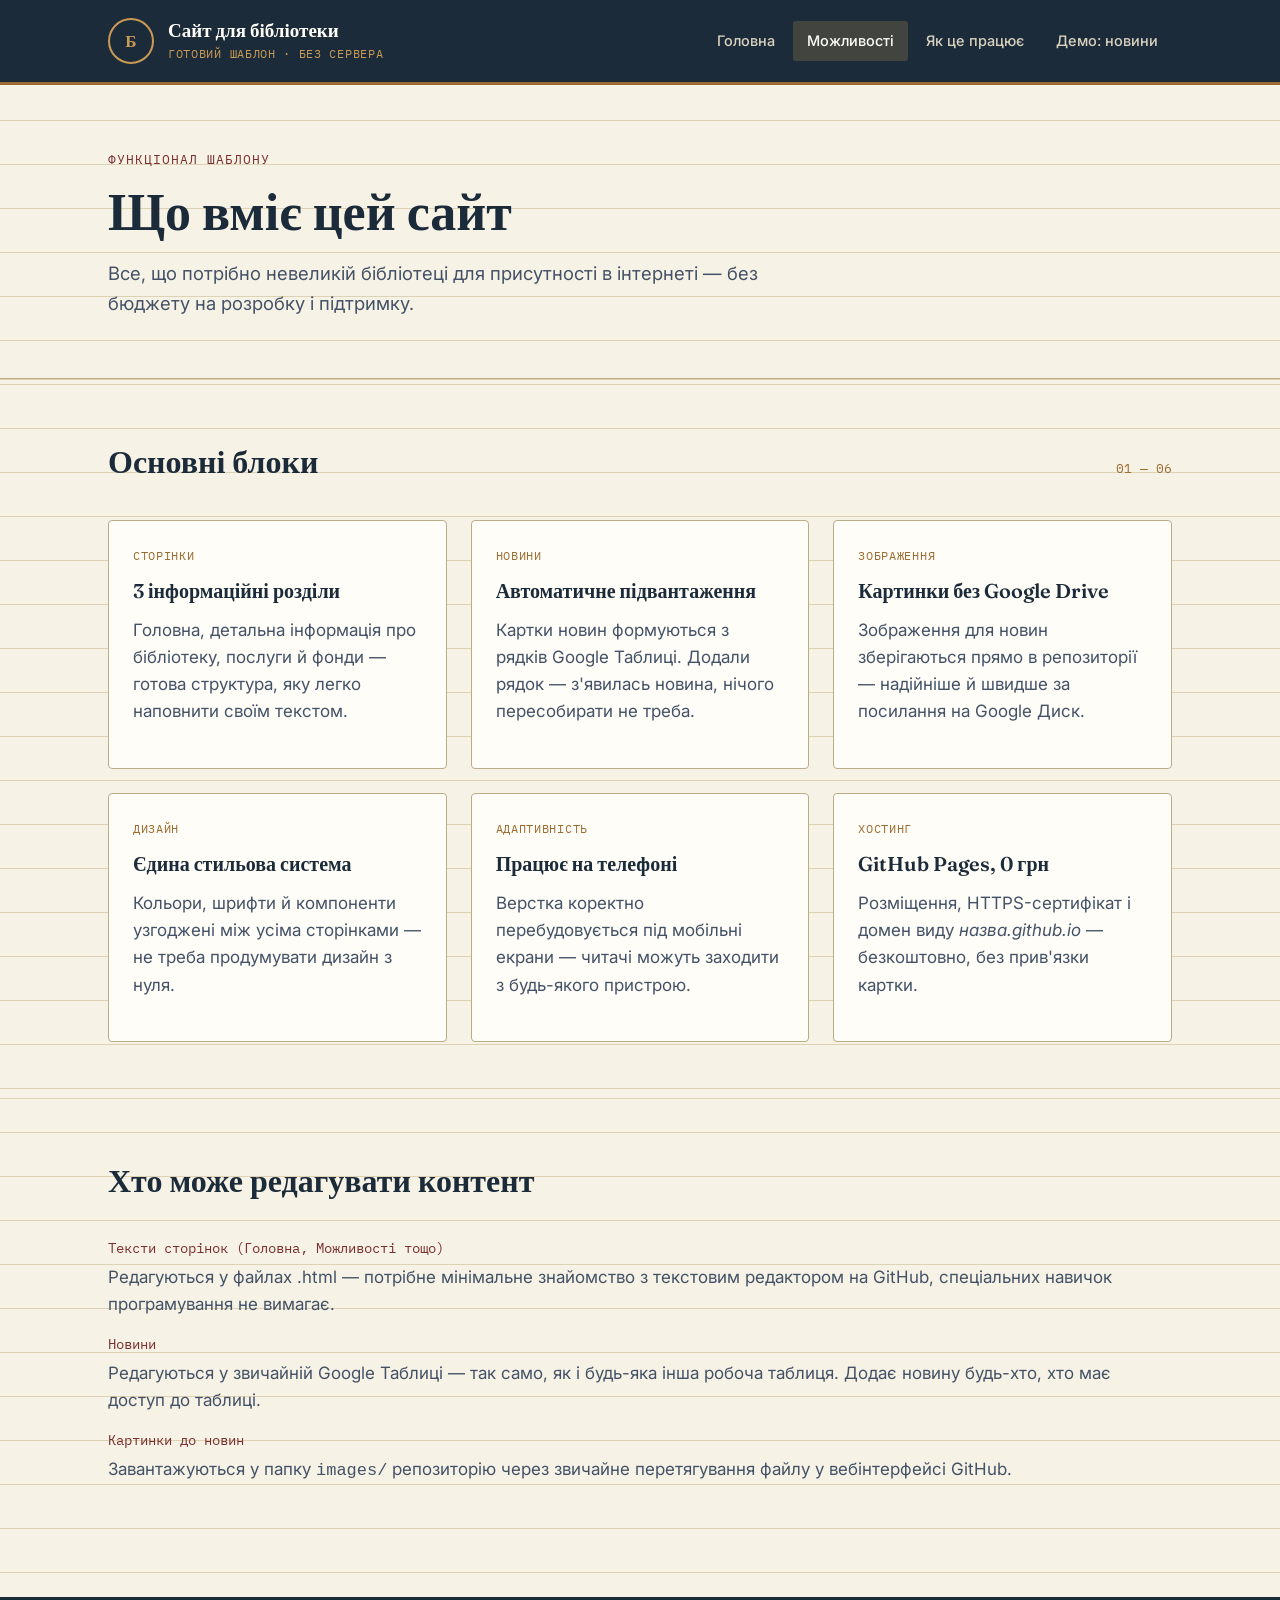
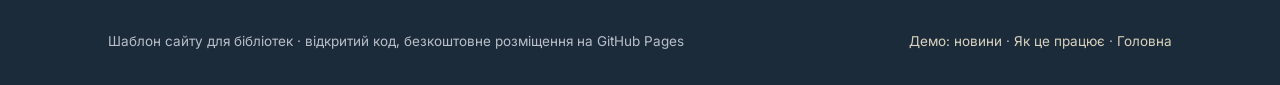
==== features.html @ bf5725c2 "features.html" ====
<!DOCTYPE html>
<html lang="uk">
<head>
<meta charset="UTF-8">
<meta name="viewport" content="width=device-width, initial-scale=1.0">
<title>Можливості шаблону — Сайт для бібліотеки</title>
<link rel="preconnect" href="https://fonts.googleapis.com">
<link rel="preconnect" href="https://fonts.gstatic.com" crossorigin>
<link href="https://fonts.googleapis.com/css2?family=Fraunces:opsz,wght@9..144,500;9..144,600;9..144,700&family=Inter:wght@400;500;600&family=IBM+Plex+Mono:wght@400;500&display=swap" rel="stylesheet">
<link rel="stylesheet" href="style.css">
</head>
<body>

<header class="site-header">
  <div class="wrap">
    <a class="brand" href="index.html">
      <span class="brand-seal">Б</span>
      <span class="brand-text">
        <span class="brand-title">Сайт для бібліотеки</span>
        <span class="brand-sub">Готовий шаблон · без сервера</span>
      </span>
    </a>
    <nav class="site-nav">
      <a href="index.html">Головна</a>
      <a href="features.html" class="active">Можливості</a>
      <a href="how-it-works.html">Як це працює</a>
      <a href="news.html">Демо: новини</a>
    </nav>
  </div>
</header>

<section class="hero" style="padding-bottom:32px;">
  <div class="wrap">
    <p class="eyebrow">Функціонал шаблону</p>
    <h1 style="max-width: 20ch;">Що вміє цей сайт</h1>
    <p class="lede">Все, що потрібно невеликій бібліотеці для присутності в інтернеті — без бюджету на розробку і підтримку.</p>
  </div>
</section>

<section>
  <div class="wrap">
    <div class="section-head">
      <h2 class="section-title">Основні блоки</h2>
      <span class="index">01 — 06</span>
    </div>
    <div class="grid-3">
      <div class="info-card">
        <span class="tag">Сторінки</span>
        <h3>3 інформаційні розділи</h3>
        <p>Головна, детальна інформація про бібліотеку, послуги й фонди — готова структура, яку легко наповнити своїм текстом.</p>
      </div>
      <div class="info-card">
        <span class="tag">Новини</span>
        <h3>Автоматичне підвантаження</h3>
        <p>Картки новин формуються з рядків Google Таблиці. Додали рядок — з'явилась новина, нічого пересобирати не треба.</p>
      </div>
      <div class="info-card">
        <span class="tag">Зображення</span>
        <h3>Картинки без Google Drive</h3>
        <p>Зображення для новин зберігаються прямо в репозиторії — надійніше й швидше за посилання на Google Диск.</p>
      </div>
      <div class="info-card">
        <span class="tag">Дизайн</span>
        <h3>Єдина стильова система</h3>
        <p>Кольори, шрифти й компоненти узгоджені між усіма сторінками — не треба продумувати дизайн з нуля.</p>
      </div>
      <div class="info-card">
        <span class="tag">Адаптивність</span>
        <h3>Працює на телефоні</h3>
        <p>Верстка коректно перебудовується під мобільні екрани — читачі можуть заходити з будь-якого пристрою.</p>
      </div>
      <div class="info-card">
        <span class="tag">Хостинг</span>
        <h3>GitHub Pages, 0 грн</h3>
        <p>Розміщення, HTTPS-сертифікат і домен виду <em>назва.github.io</em> — безкоштовно, без прив'язки картки.</p>
      </div>
    </div>
  </div>
</section>

<section>
  <div class="wrap">
    <div class="section-head">
      <h2 class="section-title">Хто може редагувати контент</h2>
    </div>
    <dl class="dl-list">
      <dt>Тексти сторінок (Головна, Можливості тощо)</dt>
      <dd>Редагуються у файлах .html — потрібне мінімальне знайомство з текстовим редактором на GitHub, спеціальних навичок програмування не вимагає.</dd>
      <dt>Новини</dt>
      <dd>Редагуються у звичайній Google Таблиці — так само, як і будь-яка інша робоча таблиця. Додає новину будь-хто, хто має доступ до таблиці.</dd>
      <dt>Картинки до новин</dt>
      <dd>Завантажуються у папку <code>images/</code> репозиторію через звичайне перетягування файлу у вебінтерфейсі GitHub.</dd>
    </dl>
  </div>
</section>

<footer class="site-footer">
  <div class="wrap">
    <span>Шаблон сайту для бібліотек · відкритий код, безкоштовне розміщення на GitHub Pages</span>
    <span><a href="news.html">Демо: новини</a> · <a href="how-it-works.html">Як це працює</a> · <a href="index.html">Головна</a></span>
  </div>
</footer>

</body>
</html>
---- style.css ----
/* =========================================================
   М. Максимович Наукова бібліотека — стиль сайту
   Концепція: "картка каталогу" — тепла палітра паперу,
   чорнильно-синій + бронза + бордо, серифний заголовний шрифт.
   ========================================================= */

:root {
  --color-bg: #f7f2e6;
  --color-paper: #fffdf7;
  --color-ink: #1c2b3a;
  --color-ink-soft: #445267;
  --color-brass: #9c6b30;
  --color-brass-light: #c99a54;
  --color-oxblood: #7a2e2e;
  --color-line: #ddd2b4;
  --color-line-strong: #b9ac86;

  --font-display: "Fraunces", "Iowan Old Style", Georgia, serif;
  --font-body: "Inter", "Helvetica Neue", Arial, sans-serif;
  --font-mono: "IBM Plex Mono", "Courier New", monospace;

  --max-width: 1120px;
}

@media (prefers-reduced-motion: no-preference) {
  html { scroll-behavior: smooth; }
}

* { box-sizing: border-box; }

html, body {
  margin: 0;
  padding: 0;
}

body {
  background: var(--color-bg);
  background-image:
    linear-gradient(var(--color-line) 1px, transparent 1px);
  background-size: 100% 44px;
  background-position: 0 120px;
  color: var(--color-ink);
  font-family: var(--font-body);
  font-size: 17px;
  line-height: 1.6;
  -webkit-font-smoothing: antialiased;
}

a { color: inherit; }

img { max-width: 100%; display: block; }

.wrap {
  max-width: var(--max-width);
  margin: 0 auto;
  padding: 0 28px;
}

/* ---------- Header / nav ---------- */

.site-header {
  background: var(--color-ink);
  color: var(--color-paper);
  border-bottom: 3px solid var(--color-brass);
}

.site-header .wrap {
  display: flex;
  align-items: center;
  justify-content: space-between;
  padding-top: 18px;
  padding-bottom: 18px;
  gap: 20px;
  flex-wrap: wrap;
}

.brand {
  display: flex;
  align-items: center;
  gap: 14px;
  text-decoration: none;
  color: var(--color-paper);
}

.brand-seal {
  width: 46px;
  height: 46px;
  flex: none;
  border: 2px solid var(--color-brass-light);
  border-radius: 50%;
  display: flex;
  align-items: center;
  justify-content: center;
  font-family: var(--font-display);
  font-weight: 600;
  font-size: 17px;
  letter-spacing: 0.5px;
  color: var(--color-brass-light);
}

.brand-text .brand-title {
  font-family: var(--font-display);
  font-weight: 600;
  font-size: 19px;
  line-height: 1.2;
  display: block;
}

.brand-text .brand-sub {
  font-family: var(--font-mono);
  font-size: 11.5px;
  letter-spacing: 0.06em;
  text-transform: uppercase;
  color: var(--color-brass-light);
  display: block;
  margin-top: 3px;
}

nav.site-nav {
  display: flex;
  gap: 4px;
  flex-wrap: wrap;
}

nav.site-nav a {
  text-decoration: none;
  font-family: var(--font-body);
  font-size: 14.5px;
  font-weight: 500;
  color: #d9d2be;
  padding: 8px 14px;
  border-radius: 3px;
  transition: background 0.15s ease, color 0.15s ease;
}

nav.site-nav a:hover,
nav.site-nav a:focus-visible {
  background: rgba(201, 154, 84, 0.16);
  color: var(--color-paper);
  outline: none;
}

nav.site-nav a.active {
  color: var(--color-paper);
  background: rgba(201, 154, 84, 0.22);
}

nav.site-nav a:focus-visible {
  box-shadow: 0 0 0 2px var(--color-brass-light);
}

/* ---------- Hero ---------- */

.hero {
  padding: 64px 0 52px;
  border-bottom: 1px solid var(--color-line-strong);
}

.hero .eyebrow {
  font-family: var(--font-mono);
  font-size: 12.5px;
  letter-spacing: 0.08em;
  text-transform: uppercase;
  color: var(--color-oxblood);
  margin: 0 0 14px;
}

.hero h1 {
  font-family: var(--font-display);
  font-weight: 600;
  font-size: clamp(32px, 5vw, 52px);
  line-height: 1.08;
  margin: 0 0 20px;
  max-width: 16ch;
}

.hero p.lede {
  font-size: 18.5px;
  color: var(--color-ink-soft);
  max-width: 56ch;
  margin: 0 0 28px;
}

.hero-actions {
  display: flex;
  gap: 14px;
  flex-wrap: wrap;
}

.btn {
  display: inline-block;
  font-family: var(--font-body);
  font-weight: 600;
  font-size: 15px;
  text-decoration: none;
  padding: 12px 22px;
  border-radius: 3px;
  border: 1.5px solid var(--color-ink);
  transition: transform 0.12s ease, background 0.12s ease, color 0.12s ease;
}

.btn-primary {
  background: var(--color-ink);
  color: var(--color-paper);
}

.btn-primary:hover { background: var(--color-oxblood); border-color: var(--color-oxblood); }

.btn-ghost {
  background: transparent;
  color: var(--color-ink);
}

.btn-ghost:hover { background: var(--color-ink); color: var(--color-paper); }

/* ---------- Sections / content ---------- */

section {
  padding: 56px 0;
}

section + section {
  border-top: 1px solid var(--color-line);
}

.section-head {
  display: flex;
  align-items: baseline;
  justify-content: space-between;
  gap: 20px;
  margin-bottom: 32px;
  flex-wrap: wrap;
}

.section-head .index {
  font-family: var(--font-mono);
  font-size: 13px;
  color: var(--color-brass);
}

h2.section-title {
  font-family: var(--font-display);
  font-weight: 600;
  font-size: clamp(24px, 3vw, 32px);
  margin: 0;
}

h3 {
  font-family: var(--font-display);
  font-weight: 600;
  font-size: 20px;
  margin: 0 0 10px;
}

p { margin: 0 0 16px; color: var(--color-ink-soft); }

.grid-3 {
  display: grid;
  grid-template-columns: repeat(3, 1fr);
  gap: 24px;
}

.grid-2 {
  display: grid;
  grid-template-columns: 1.1fr 0.9fr;
  gap: 40px;
  align-items: start;
}

@media (max-width: 860px) {
  .grid-3 { grid-template-columns: 1fr; }
  .grid-2 { grid-template-columns: 1fr; }
}

.info-card {
  background: var(--color-paper);
  border: 1px solid var(--color-line-strong);
  border-radius: 4px;
  padding: 26px 24px;
}

.info-card .tag {
  font-family: var(--font-mono);
  font-size: 11.5px;
  text-transform: uppercase;
  letter-spacing: 0.06em;
  color: var(--color-brass);
  display: block;
  margin-bottom: 10px;
}

.dl-list dt {
  font-family: var(--font-mono);
  font-size: 13.5px;
  color: var(--color-oxblood);
  margin-top: 16px;
}

.dl-list dt:first-child { margin-top: 0; }

.dl-list dd {
  margin: 4px 0 0;
  color: var(--color-ink-soft);
}

table.hours {
  width: 100%;
  border-collapse: collapse;
  font-size: 15.5px;
}

table.hours th, table.hours td {
  text-align: left;
  padding: 10px 6px;
  border-bottom: 1px solid var(--color-line);
}

table.hours th {
  font-family: var(--font-mono);
  font-size: 12px;
  text-transform: uppercase;
  letter-spacing: 0.06em;
  color: var(--color-ink-soft);
  font-weight: 500;
}

blockquote {
  font-family: var(--font-display);
  font-style: italic;
  font-size: 21px;
  color: var(--color-ink);
  border-left: 3px solid var(--color-brass);
  padding-left: 22px;
  margin: 0;
}

/* ---------- News / catalog cards ---------- */

.news-grid {
  display: grid;
  grid-template-columns: repeat(3, 1fr);
  gap: 26px;
}

@media (max-width: 900px) {
  .news-grid { grid-template-columns: repeat(2, 1fr); }
}
@media (max-width: 620px) {
  .news-grid { grid-template-columns: 1fr; }
}

.catalog-card {
  position: relative;
  background: var(--color-paper);
  border: 1px solid var(--color-line-strong);
  border-radius: 2px;
  padding: 22px 20px 20px;
  box-shadow: 3px 3px 0 rgba(28, 43, 58, 0.05);
}

.catalog-card::before {
  content: "";
  position: absolute;
  top: 14px;
  left: 14px;
  width: 9px;
  height: 9px;
  border-radius: 50%;
  background: var(--color-bg);
  border: 1.5px solid var(--color-line-strong);
}

.catalog-card .card-no {
  display: block;
  text-align: right;
  font-family: var(--font-mono);
  font-size: 11px;
  color: var(--color-brass);
  margin-bottom: 8px;
}

.catalog-card .card-img {
  width: 100%;
  aspect-ratio: 4 / 3;
  object-fit: cover;
  border: 1px solid var(--color-line);
  margin-bottom: 14px;
  background: var(--color-bg);
}

.catalog-card .card-img.placeholder {
  display: flex;
  align-items: center;
  justify-content: center;
  font-family: var(--font-mono);
  font-size: 12px;
  color: var(--color-ink-soft);
}

.catalog-card h3 {
  font-size: 18px;
  margin-bottom: 8px;
  border-bottom: 1px dashed var(--color-line-strong);
  padding-bottom: 10px;
}

.catalog-card p {
  font-size: 15px;
  margin-bottom: 0;
}

.news-state {
  font-family: var(--font-mono);
  font-size: 14px;
  color: var(--color-ink-soft);
  padding: 40px 0;
  text-align: center;
}

/* ---------- Footer ---------- */

footer.site-footer {
  background: var(--color-ink);
  color: #b9bfc9;
  margin-top: 40px;
}

footer.site-footer .wrap {
  padding: 34px 28px;
  display: flex;
  justify-content: space-between;
  gap: 20px;
  flex-wrap: wrap;
  font-size: 13.5px;
}

footer.site-footer a { color: #d9d2be; text-decoration: none; }
footer.site-footer a:hover { text-decoration: underline; }

:focus-visible {
  outline: 2px solid var(--color-brass);
  outline-offset: 2px;
}
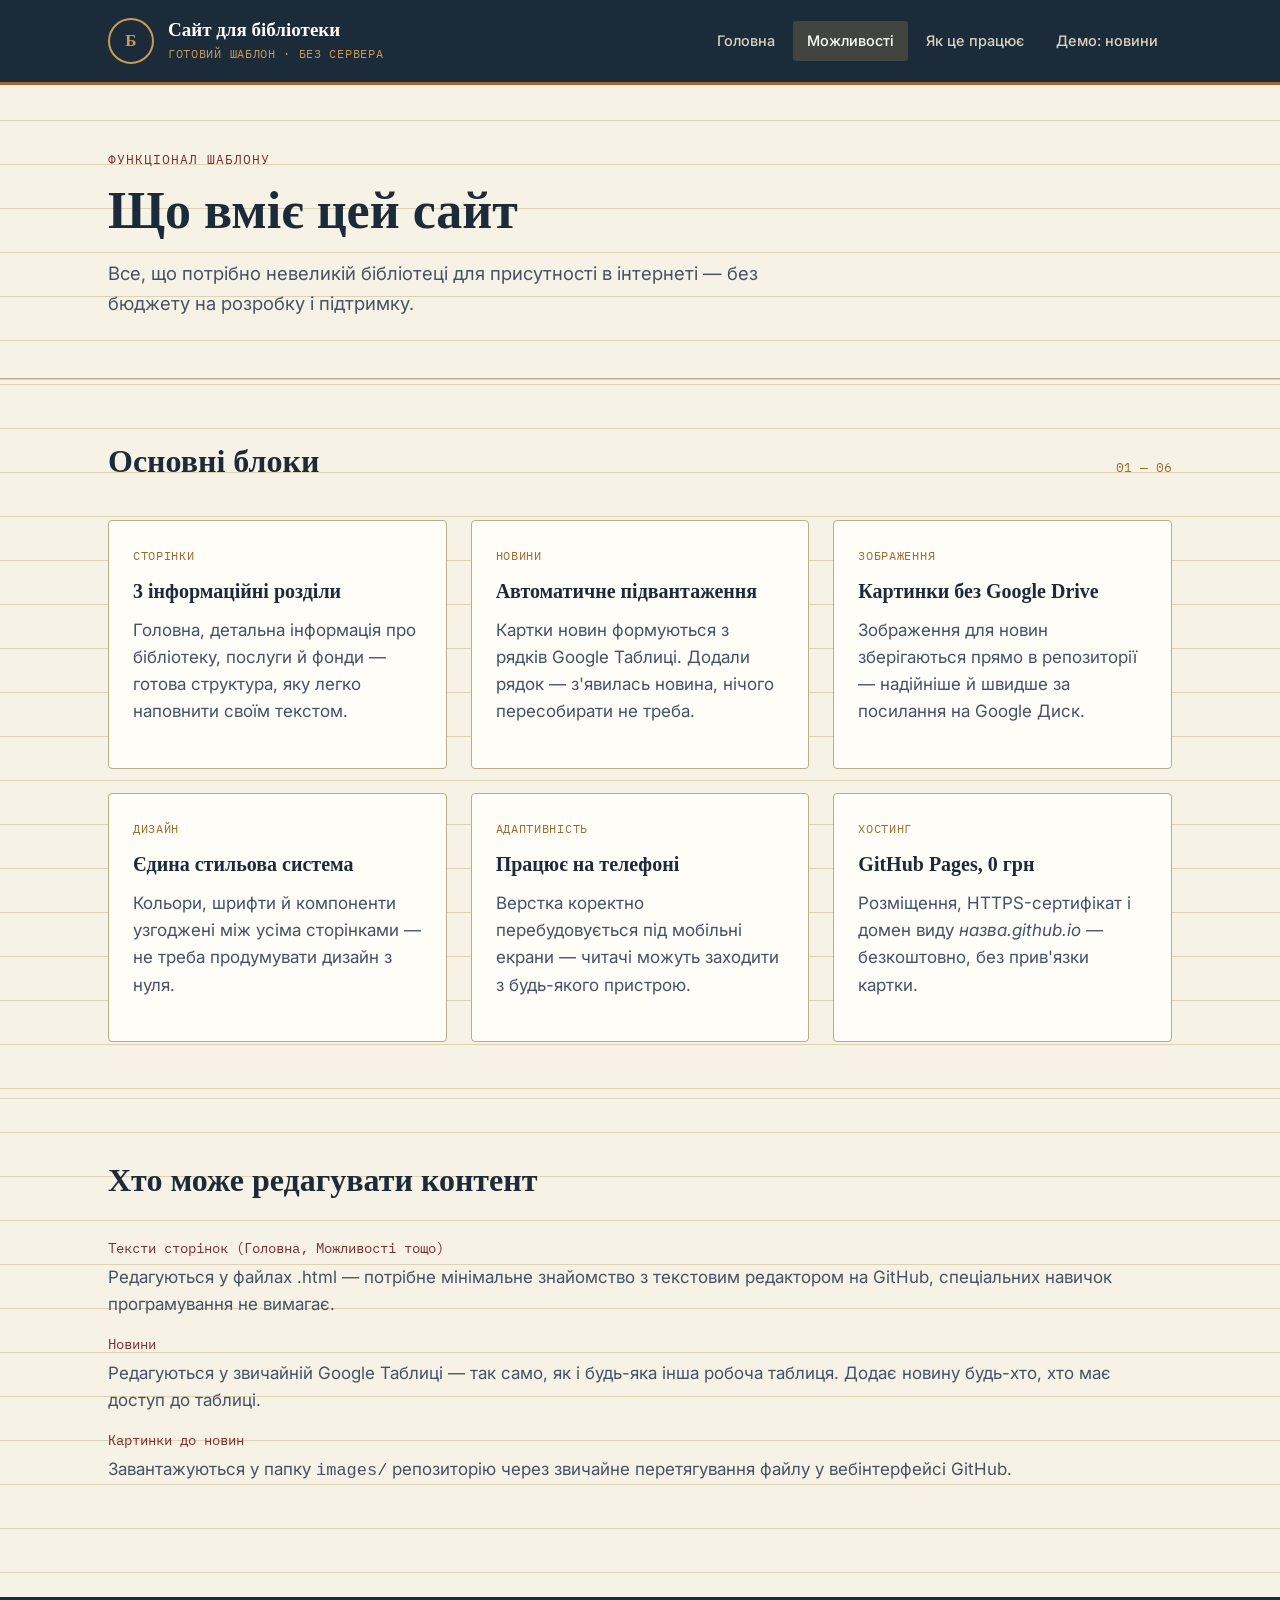
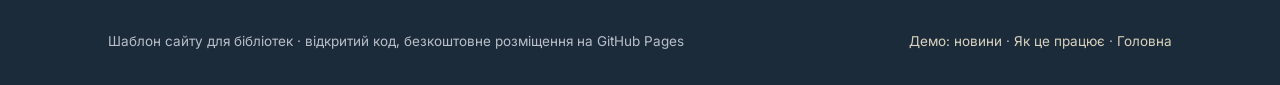
==== commit a5b0f41a: "features.html" ====
--- a/features.html
+++ b/features.html
@@ -6,7 +6,7 @@
 <title>Можливості шаблону — Сайт для бібліотеки</title>
 <link rel="preconnect" href="https://fonts.googleapis.com">
 <link rel="preconnect" href="https://fonts.gstatic.com" crossorigin>
-<link href="https://fonts.googleapis.com/css2?family=Fraunces:opsz,wght@9..144,500;9..144,600;9..144,700&family=Inter:wght@400;500;600&family=IBM+Plex+Mono:wght@400;500&display=swap" rel="stylesheet">
+<link href="https://fonts.googleapis.com/css2?family=Manrope:wght@500;700;800&family=Inter:wght@400;500;600&family=IBM+Plex+Mono:wght@400;500&display=swap" rel="stylesheet">
 <link rel="stylesheet" href="style.css">
 </head>
 <body>
--- a/style.css
+++ b/style.css
@@ -1,5 +1,5 @@
 /* =========================================================
-   М. Максимович Наукова бібліотека — стиль сайту
+   Сайт для бібліотеки — шаблон
    Концепція: "картка каталогу" — тепла палітра паперу,
    чорнильно-синій + бронза + бордо, серифний заголовний шрифт.
    ========================================================= */
@@ -441,3 +441,107 @@
   outline: 2px solid var(--color-brass);
   outline-offset: 2px;
 }
+
+/* ---------- Template / presentation additions ---------- */
+
+.badge {
+  display: inline-flex;
+  align-items: center;
+  gap: 8px;
+  font-family: var(--font-mono);
+  font-size: 12px;
+  letter-spacing: 0.04em;
+  text-transform: uppercase;
+  color: var(--color-oxblood);
+  background: rgba(122, 46, 46, 0.07);
+  border: 1px solid rgba(122, 46, 46, 0.25);
+  padding: 6px 12px;
+  border-radius: 999px;
+  margin-bottom: 18px;
+}
+
+.badge .dot {
+  width: 6px;
+  height: 6px;
+  border-radius: 50%;
+  background: var(--color-oxblood);
+  display: inline-block;
+}
+
+.steps {
+  counter-reset: step;
+  display: grid;
+  grid-template-columns: repeat(3, 1fr);
+  gap: 24px;
+}
+
+@media (max-width: 860px) {
+  .steps { grid-template-columns: 1fr; }
+}
+
+.step {
+  position: relative;
+  padding-top: 8px;
+}
+
+.step .step-num {
+  font-family: var(--font-display);
+  font-weight: 600;
+  font-size: 34px;
+  color: var(--color-brass-light);
+  -webkit-text-stroke: 1.5px var(--color-brass);
+  color: transparent;
+  display: block;
+  margin-bottom: 10px;
+}
+
+.note-box {
+  background: rgba(156, 107, 48, 0.08);
+  border: 1px dashed var(--color-line-strong);
+  border-radius: 4px;
+  padding: 18px 20px;
+  font-size: 14.5px;
+  color: var(--color-ink-soft);
+  display: flex;
+  gap: 12px;
+  align-items: flex-start;
+}
+
+.note-box .note-icon {
+  font-family: var(--font-mono);
+  color: var(--color-brass);
+  flex: none;
+}
+
+.cta-band {
+  background: var(--color-ink);
+  color: var(--color-paper);
+}
+
+.cta-band .section-title,
+.cta-band p { color: var(--color-paper); }
+
+.cta-band p { color: #c8cdd6; }
+
+.stat-row {
+  display: flex;
+  gap: 40px;
+  flex-wrap: wrap;
+  margin-top: 8px;
+}
+
+.stat-row .stat-num {
+  font-family: var(--font-display);
+  font-weight: 600;
+  font-size: 30px;
+  color: var(--color-ink);
+  display: block;
+}
+
+.stat-row .stat-label {
+  font-family: var(--font-mono);
+  font-size: 12px;
+  text-transform: uppercase;
+  letter-spacing: 0.05em;
+  color: var(--color-ink-soft);
+}
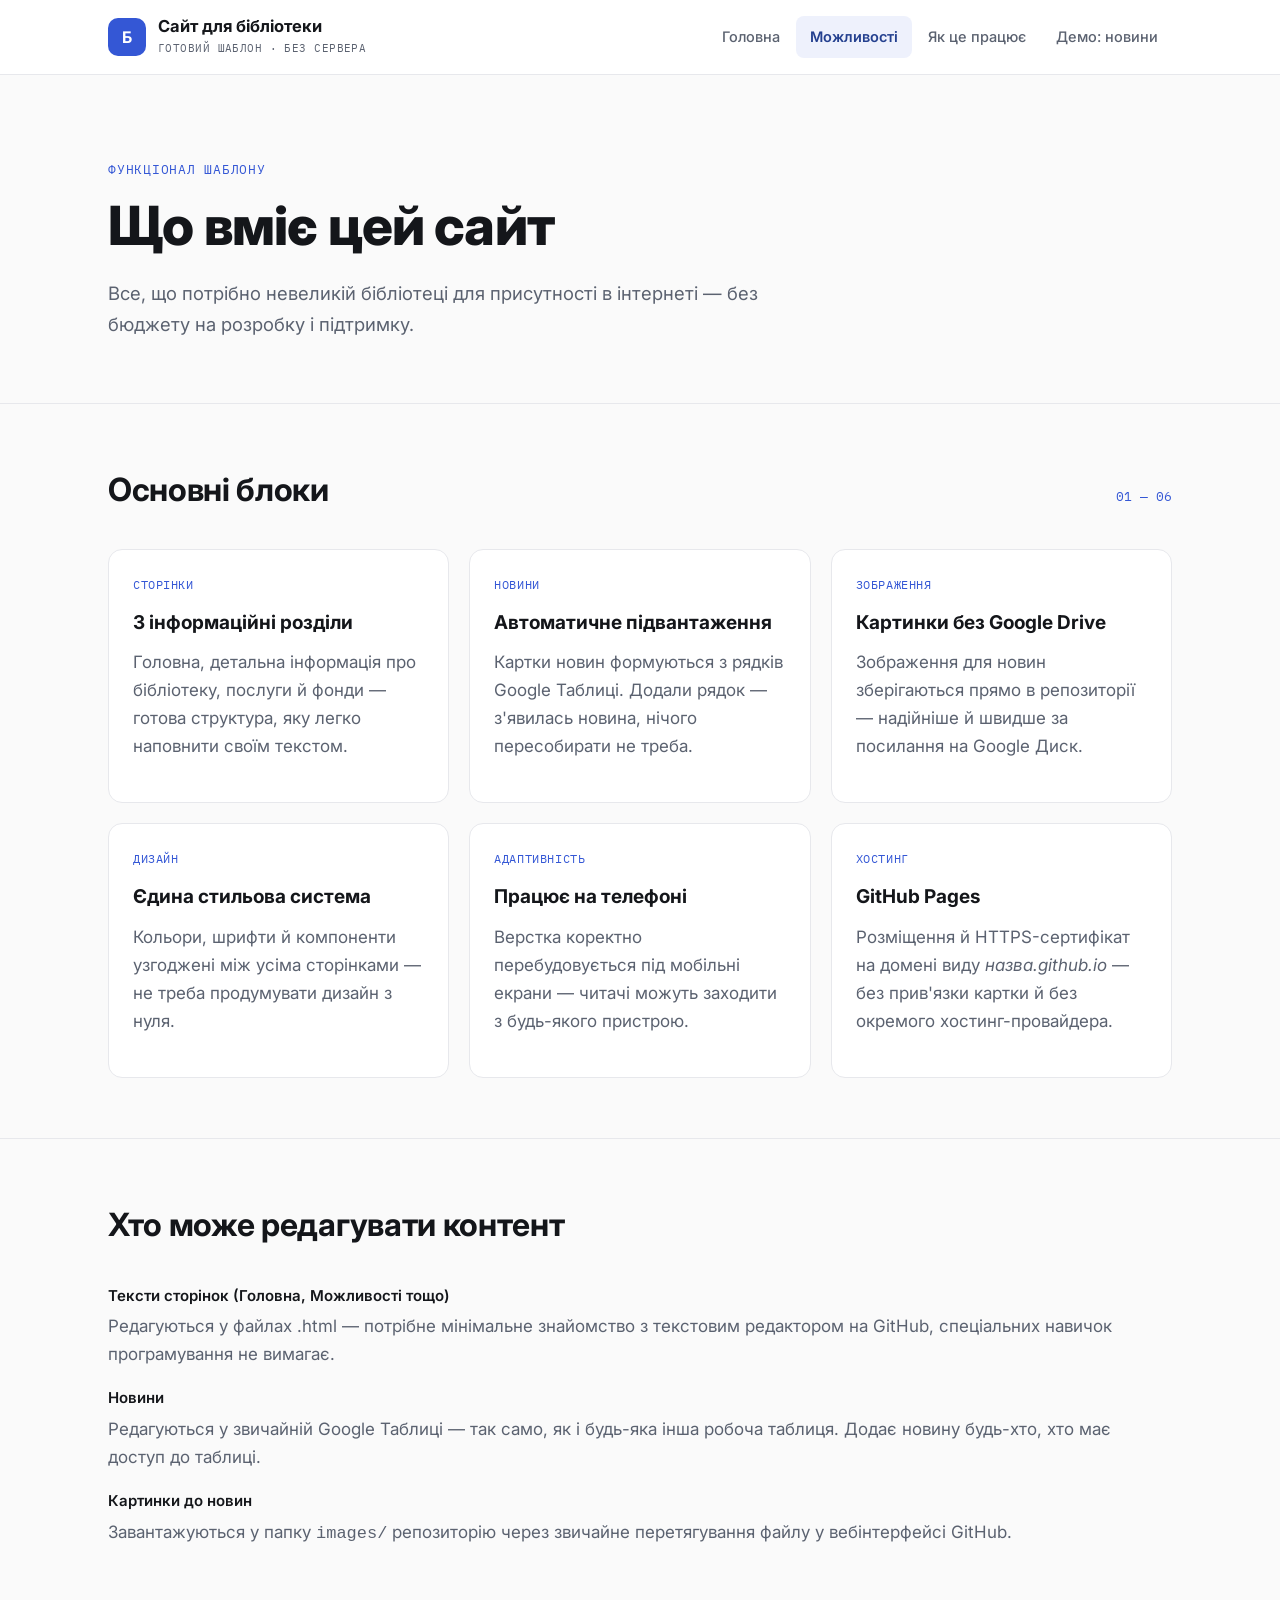
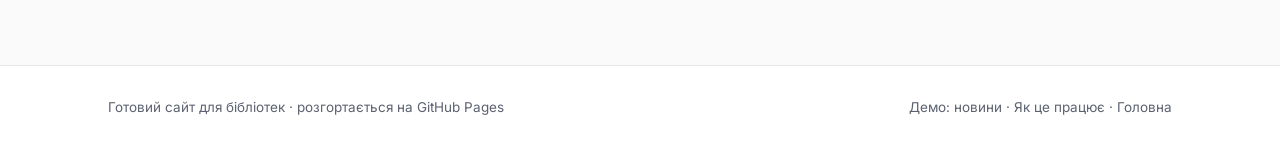
==== commit e8db1cc6: "Add files via upload" ====
--- a/features.html
+++ b/features.html
@@ -71,8 +71,8 @@
       </div>
       <div class="info-card">
         <span class="tag">Хостинг</span>
-        <h3>GitHub Pages, 0 грн</h3>
-        <p>Розміщення, HTTPS-сертифікат і домен виду <em>назва.github.io</em> — безкоштовно, без прив'язки картки.</p>
+        <h3>GitHub Pages</h3>
+        <p>Розміщення й HTTPS-сертифікат на домені виду <em>назва.github.io</em> — без прив'язки картки й без окремого хостинг-провайдера.</p>
       </div>
     </div>
   </div>
@@ -96,7 +96,7 @@
 
 <footer class="site-footer">
   <div class="wrap">
-    <span>Шаблон сайту для бібліотек · відкритий код, безкоштовне розміщення на GitHub Pages</span>
+    <span>Готовий сайт для бібліотек · розгортається на GitHub Pages</span>
     <span><a href="news.html">Демо: новини</a> · <a href="how-it-works.html">Як це працює</a> · <a href="index.html">Головна</a></span>
   </div>
 </footer>
--- a/style.css
+++ b/style.css
@@ -1,25 +1,26 @@
 /* =========================================================
    Сайт для бібліотеки — шаблон
-   Концепція: "картка каталогу" — тепла палітра паперу,
-   чорнильно-синій + бронза + бордо, серифний заголовний шрифт.
+   Концепція: сучасний, чистий продуктовий стиль —
+   багато повітря, м'які тіні, один яскравий акцент.
    ========================================================= */
 
 :root {
-  --color-bg: #f7f2e6;
-  --color-paper: #fffdf7;
-  --color-ink: #1c2b3a;
-  --color-ink-soft: #445267;
-  --color-brass: #9c6b30;
-  --color-brass-light: #c99a54;
-  --color-oxblood: #7a2e2e;
-  --color-line: #ddd2b4;
-  --color-line-strong: #b9ac86;
-
-  --font-display: "Fraunces", "Iowan Old Style", Georgia, serif;
+  --color-bg: #fafafa;
+  --color-paper: #ffffff;
+  --color-ink: #14161a;
+  --color-ink-soft: #5b6270;
+  --color-accent: #3457d5;
+  --color-accent-soft: #eef1fc;
+  --color-accent-dark: #24408f;
+  --color-line: #e7e8ec;
+  --color-line-strong: #d7d9e0;
+
+  --font-display: "Manrope", "Inter", "Helvetica Neue", Arial, sans-serif;
   --font-body: "Inter", "Helvetica Neue", Arial, sans-serif;
   --font-mono: "IBM Plex Mono", "Courier New", monospace;
 
   --max-width: 1120px;
+  --radius: 14px;
 }
 
 @media (prefers-reduced-motion: no-preference) {
@@ -35,14 +36,10 @@
 
 body {
   background: var(--color-bg);
-  background-image:
-    linear-gradient(var(--color-line) 1px, transparent 1px);
-  background-size: 100% 44px;
-  background-position: 0 120px;
   color: var(--color-ink);
   font-family: var(--font-body);
   font-size: 17px;
-  line-height: 1.6;
+  line-height: 1.65;
   -webkit-font-smoothing: antialiased;
 }
 
@@ -59,17 +56,20 @@
 /* ---------- Header / nav ---------- */
 
 .site-header {
-  background: var(--color-ink);
-  color: var(--color-paper);
-  border-bottom: 3px solid var(--color-brass);
+  background: var(--color-paper);
+  border-bottom: 1px solid var(--color-line);
+  position: sticky;
+  top: 0;
+  z-index: 20;
+  backdrop-filter: blur(8px);
 }
 
 .site-header .wrap {
   display: flex;
   align-items: center;
   justify-content: space-between;
-  padding-top: 18px;
-  padding-bottom: 18px;
+  padding-top: 16px;
+  padding-bottom: 16px;
   gap: 20px;
   flex-wrap: wrap;
 }
@@ -77,48 +77,47 @@
 .brand {
   display: flex;
   align-items: center;
-  gap: 14px;
+  gap: 12px;
   text-decoration: none;
-  color: var(--color-paper);
+  color: var(--color-ink);
 }
 
 .brand-seal {
-  width: 46px;
-  height: 46px;
+  width: 38px;
+  height: 38px;
   flex: none;
-  border: 2px solid var(--color-brass-light);
-  border-radius: 50%;
+  background: var(--color-accent);
+  border-radius: 10px;
   display: flex;
   align-items: center;
   justify-content: center;
   font-family: var(--font-display);
-  font-weight: 600;
-  font-size: 17px;
-  letter-spacing: 0.5px;
-  color: var(--color-brass-light);
+  font-weight: 700;
+  font-size: 16px;
+  color: #fff;
 }
 
 .brand-text .brand-title {
   font-family: var(--font-display);
-  font-weight: 600;
-  font-size: 19px;
+  font-weight: 700;
+  font-size: 16.5px;
   line-height: 1.2;
   display: block;
 }
 
 .brand-text .brand-sub {
   font-family: var(--font-mono);
-  font-size: 11.5px;
-  letter-spacing: 0.06em;
+  font-size: 11px;
+  letter-spacing: 0.04em;
   text-transform: uppercase;
-  color: var(--color-brass-light);
+  color: var(--color-ink-soft);
   display: block;
-  margin-top: 3px;
+  margin-top: 2px;
 }
 
 nav.site-nav {
   display: flex;
-  gap: 4px;
+  gap: 2px;
   flex-wrap: wrap;
 }
 
@@ -127,58 +126,55 @@
   font-family: var(--font-body);
   font-size: 14.5px;
   font-weight: 500;
-  color: #d9d2be;
-  padding: 8px 14px;
-  border-radius: 3px;
+  color: var(--color-ink-soft);
+  padding: 9px 14px;
+  border-radius: 8px;
   transition: background 0.15s ease, color 0.15s ease;
 }
 
 nav.site-nav a:hover,
 nav.site-nav a:focus-visible {
-  background: rgba(201, 154, 84, 0.16);
-  color: var(--color-paper);
+  background: var(--color-accent-soft);
+  color: var(--color-accent-dark);
   outline: none;
 }
 
 nav.site-nav a.active {
-  color: var(--color-paper);
-  background: rgba(201, 154, 84, 0.22);
-}
-
-nav.site-nav a:focus-visible {
-  box-shadow: 0 0 0 2px var(--color-brass-light);
+  color: var(--color-accent-dark);
+  background: var(--color-accent-soft);
+  font-weight: 600;
 }
 
 /* ---------- Hero ---------- */
 
 .hero {
-  padding: 64px 0 52px;
-  border-bottom: 1px solid var(--color-line-strong);
+  padding: 84px 0 64px;
 }
 
 .hero .eyebrow {
   font-family: var(--font-mono);
   font-size: 12.5px;
-  letter-spacing: 0.08em;
+  letter-spacing: 0.06em;
   text-transform: uppercase;
-  color: var(--color-oxblood);
-  margin: 0 0 14px;
+  color: var(--color-accent);
+  margin: 0 0 16px;
 }
 
 .hero h1 {
   font-family: var(--font-display);
-  font-weight: 600;
-  font-size: clamp(32px, 5vw, 52px);
-  line-height: 1.08;
-  margin: 0 0 20px;
-  max-width: 16ch;
+  font-weight: 800;
+  font-size: clamp(34px, 5vw, 54px);
+  line-height: 1.12;
+  letter-spacing: -0.015em;
+  margin: 0 0 22px;
+  max-width: 18ch;
 }
 
 .hero p.lede {
   font-size: 18.5px;
   color: var(--color-ink-soft);
-  max-width: 56ch;
-  margin: 0 0 28px;
+  max-width: 58ch;
+  margin: 0 0 32px;
 }
 
 .hero-actions {
@@ -193,30 +189,32 @@
   font-weight: 600;
   font-size: 15px;
   text-decoration: none;
-  padding: 12px 22px;
-  border-radius: 3px;
-  border: 1.5px solid var(--color-ink);
-  transition: transform 0.12s ease, background 0.12s ease, color 0.12s ease;
+  padding: 13px 24px;
+  border-radius: 10px;
+  border: 1.5px solid transparent;
+  transition: transform 0.12s ease, background 0.12s ease, color 0.12s ease, box-shadow 0.12s ease;
 }
 
 .btn-primary {
-  background: var(--color-ink);
-  color: var(--color-paper);
-}
-
-.btn-primary:hover { background: var(--color-oxblood); border-color: var(--color-oxblood); }
+  background: var(--color-accent);
+  color: #fff;
+  box-shadow: 0 6px 16px rgba(52, 87, 213, 0.28);
+}
+
+.btn-primary:hover { background: var(--color-accent-dark); transform: translateY(-1px); }
 
 .btn-ghost {
-  background: transparent;
+  background: var(--color-paper);
   color: var(--color-ink);
-}
-
-.btn-ghost:hover { background: var(--color-ink); color: var(--color-paper); }
+  border-color: var(--color-line-strong);
+}
+
+.btn-ghost:hover { border-color: var(--color-accent); color: var(--color-accent-dark); }
 
 /* ---------- Sections / content ---------- */
 
 section {
-  padding: 56px 0;
+  padding: 60px 0;
 }
 
 section + section {
@@ -235,20 +233,21 @@
 .section-head .index {
   font-family: var(--font-mono);
   font-size: 13px;
-  color: var(--color-brass);
+  color: var(--color-accent);
 }
 
 h2.section-title {
   font-family: var(--font-display);
-  font-weight: 600;
+  font-weight: 700;
   font-size: clamp(24px, 3vw, 32px);
+  letter-spacing: -0.01em;
   margin: 0;
 }
 
 h3 {
   font-family: var(--font-display);
-  font-weight: 600;
-  font-size: 20px;
+  font-weight: 700;
+  font-size: 19px;
   margin: 0 0 10px;
 }
 
@@ -257,7 +256,7 @@
 .grid-3 {
   display: grid;
   grid-template-columns: repeat(3, 1fr);
-  gap: 24px;
+  gap: 20px;
 }
 
 .grid-2 {
@@ -274,26 +273,34 @@
 
 .info-card {
   background: var(--color-paper);
-  border: 1px solid var(--color-line-strong);
-  border-radius: 4px;
+  border: 1px solid var(--color-line);
+  border-radius: var(--radius);
   padding: 26px 24px;
+  transition: box-shadow 0.15s ease, border-color 0.15s ease, transform 0.15s ease;
+}
+
+.info-card:hover {
+  box-shadow: 0 10px 28px rgba(20, 22, 26, 0.06);
+  border-color: var(--color-line-strong);
+  transform: translateY(-2px);
 }
 
 .info-card .tag {
   font-family: var(--font-mono);
   font-size: 11.5px;
   text-transform: uppercase;
-  letter-spacing: 0.06em;
-  color: var(--color-brass);
+  letter-spacing: 0.05em;
+  color: var(--color-accent);
   display: block;
-  margin-bottom: 10px;
+  margin-bottom: 12px;
 }
 
 .dl-list dt {
-  font-family: var(--font-mono);
-  font-size: 13.5px;
-  color: var(--color-oxblood);
-  margin-top: 16px;
+  font-family: var(--font-body);
+  font-weight: 600;
+  font-size: 15px;
+  color: var(--color-ink);
+  margin-top: 18px;
 }
 
 .dl-list dt:first-child { margin-top: 0; }
@@ -311,7 +318,7 @@
 
 table.hours th, table.hours td {
   text-align: left;
-  padding: 10px 6px;
+  padding: 12px 6px;
   border-bottom: 1px solid var(--color-line);
 }
 
@@ -319,27 +326,27 @@
   font-family: var(--font-mono);
   font-size: 12px;
   text-transform: uppercase;
-  letter-spacing: 0.06em;
+  letter-spacing: 0.05em;
   color: var(--color-ink-soft);
   font-weight: 500;
 }
 
 blockquote {
   font-family: var(--font-display);
-  font-style: italic;
+  font-weight: 600;
   font-size: 21px;
   color: var(--color-ink);
-  border-left: 3px solid var(--color-brass);
+  border-left: 3px solid var(--color-accent);
   padding-left: 22px;
   margin: 0;
 }
 
-/* ---------- News / catalog cards ---------- */
+/* ---------- News / cards ---------- */
 
 .news-grid {
   display: grid;
   grid-template-columns: repeat(3, 1fr);
-  gap: 26px;
+  gap: 22px;
 }
 
 @media (max-width: 900px) {
@@ -352,22 +359,15 @@
 .catalog-card {
   position: relative;
   background: var(--color-paper);
-  border: 1px solid var(--color-line-strong);
-  border-radius: 2px;
-  padding: 22px 20px 20px;
-  box-shadow: 3px 3px 0 rgba(28, 43, 58, 0.05);
-}
-
-.catalog-card::before {
-  content: "";
-  position: absolute;
-  top: 14px;
-  left: 14px;
-  width: 9px;
-  height: 9px;
-  border-radius: 50%;
-  background: var(--color-bg);
-  border: 1.5px solid var(--color-line-strong);
+  border: 1px solid var(--color-line);
+  border-radius: var(--radius);
+  padding: 20px 20px 22px;
+  transition: box-shadow 0.15s ease, transform 0.15s ease;
+}
+
+.catalog-card:hover {
+  box-shadow: 0 10px 28px rgba(20, 22, 26, 0.07);
+  transform: translateY(-2px);
 }
 
 .catalog-card .card-no {
@@ -375,7 +375,7 @@
   text-align: right;
   font-family: var(--font-mono);
   font-size: 11px;
-  color: var(--color-brass);
+  color: var(--color-accent);
   margin-bottom: 8px;
 }
 
@@ -383,9 +383,9 @@
   width: 100%;
   aspect-ratio: 4 / 3;
   object-fit: cover;
-  border: 1px solid var(--color-line);
-  margin-bottom: 14px;
-  background: var(--color-bg);
+  border-radius: 10px;
+  margin-bottom: 16px;
+  background: var(--color-accent-soft);
 }
 
 .catalog-card .card-img.placeholder {
@@ -398,10 +398,10 @@
 }
 
 .catalog-card h3 {
-  font-size: 18px;
+  font-size: 17.5px;
   margin-bottom: 8px;
-  border-bottom: 1px dashed var(--color-line-strong);
-  padding-bottom: 10px;
+  padding-bottom: 0;
+  border-bottom: none;
 }
 
 .catalog-card p {
@@ -417,16 +417,132 @@
   text-align: center;
 }
 
+/* ---------- Template / presentation additions ---------- */
+
+.badge {
+  display: inline-flex;
+  align-items: center;
+  gap: 8px;
+  font-family: var(--font-mono);
+  font-size: 12px;
+  letter-spacing: 0.03em;
+  text-transform: uppercase;
+  color: var(--color-accent-dark);
+  background: var(--color-accent-soft);
+  border: 1px solid rgba(52, 87, 213, 0.18);
+  padding: 7px 14px;
+  border-radius: 999px;
+  margin-bottom: 20px;
+}
+
+.badge .dot {
+  width: 6px;
+  height: 6px;
+  border-radius: 50%;
+  background: var(--color-accent);
+  display: inline-block;
+}
+
+.steps {
+  counter-reset: step;
+  display: grid;
+  grid-template-columns: repeat(3, 1fr);
+  gap: 22px;
+}
+
+@media (max-width: 860px) {
+  .steps { grid-template-columns: 1fr; }
+}
+
+.step {
+  position: relative;
+  padding: 26px 22px;
+  background: var(--color-paper);
+  border: 1px solid var(--color-line);
+  border-radius: var(--radius);
+}
+
+.step .step-num {
+  font-family: var(--font-display);
+  font-weight: 800;
+  font-size: 30px;
+  color: var(--color-accent);
+  display: block;
+  margin-bottom: 12px;
+}
+
+.note-box {
+  background: var(--color-accent-soft);
+  border: 1px solid rgba(52, 87, 213, 0.16);
+  border-radius: var(--radius);
+  padding: 20px 22px;
+  font-size: 14.5px;
+  color: var(--color-ink-soft);
+  display: flex;
+  gap: 12px;
+  align-items: flex-start;
+}
+
+.note-box .note-icon {
+  font-family: var(--font-mono);
+  color: var(--color-accent);
+  flex: none;
+  font-weight: 700;
+}
+
+.cta-band {
+  background: var(--color-ink);
+  color: #fff;
+  border-radius: var(--radius);
+  margin: 0 28px;
+  max-width: calc(var(--max-width) - 56px);
+  margin-left: auto;
+  margin-right: auto;
+}
+
+.cta-band .wrap {
+  padding: 52px 44px;
+}
+
+.cta-band .section-title,
+.cta-band p { color: #fff; }
+
+.cta-band p { color: #b7bcc7; }
+
+.stat-row {
+  display: flex;
+  gap: 40px;
+  flex-wrap: wrap;
+  margin-top: 8px;
+}
+
+.stat-row .stat-num {
+  font-family: var(--font-display);
+  font-weight: 800;
+  font-size: 30px;
+  color: var(--color-ink);
+  display: block;
+}
+
+.stat-row .stat-label {
+  font-family: var(--font-mono);
+  font-size: 12px;
+  text-transform: uppercase;
+  letter-spacing: 0.04em;
+  color: var(--color-ink-soft);
+}
+
 /* ---------- Footer ---------- */
 
 footer.site-footer {
-  background: var(--color-ink);
-  color: #b9bfc9;
+  background: var(--color-paper);
+  color: var(--color-ink-soft);
+  border-top: 1px solid var(--color-line);
   margin-top: 40px;
 }
 
 footer.site-footer .wrap {
-  padding: 34px 28px;
+  padding: 30px 28px;
   display: flex;
   justify-content: space-between;
   gap: 20px;
@@ -434,114 +550,10 @@
   font-size: 13.5px;
 }
 
-footer.site-footer a { color: #d9d2be; text-decoration: none; }
-footer.site-footer a:hover { text-decoration: underline; }
+footer.site-footer a { color: var(--color-ink-soft); text-decoration: none; }
+footer.site-footer a:hover { color: var(--color-accent-dark); text-decoration: underline; }
 
 :focus-visible {
-  outline: 2px solid var(--color-brass);
+  outline: 2px solid var(--color-accent);
   outline-offset: 2px;
 }
-
-/* ---------- Template / presentation additions ---------- */
-
-.badge {
-  display: inline-flex;
-  align-items: center;
-  gap: 8px;
-  font-family: var(--font-mono);
-  font-size: 12px;
-  letter-spacing: 0.04em;
-  text-transform: uppercase;
-  color: var(--color-oxblood);
-  background: rgba(122, 46, 46, 0.07);
-  border: 1px solid rgba(122, 46, 46, 0.25);
-  padding: 6px 12px;
-  border-radius: 999px;
-  margin-bottom: 18px;
-}
-
-.badge .dot {
-  width: 6px;
-  height: 6px;
-  border-radius: 50%;
-  background: var(--color-oxblood);
-  display: inline-block;
-}
-
-.steps {
-  counter-reset: step;
-  display: grid;
-  grid-template-columns: repeat(3, 1fr);
-  gap: 24px;
-}
-
-@media (max-width: 860px) {
-  .steps { grid-template-columns: 1fr; }
-}
-
-.step {
-  position: relative;
-  padding-top: 8px;
-}
-
-.step .step-num {
-  font-family: var(--font-display);
-  font-weight: 600;
-  font-size: 34px;
-  color: var(--color-brass-light);
-  -webkit-text-stroke: 1.5px var(--color-brass);
-  color: transparent;
-  display: block;
-  margin-bottom: 10px;
-}
-
-.note-box {
-  background: rgba(156, 107, 48, 0.08);
-  border: 1px dashed var(--color-line-strong);
-  border-radius: 4px;
-  padding: 18px 20px;
-  font-size: 14.5px;
-  color: var(--color-ink-soft);
-  display: flex;
-  gap: 12px;
-  align-items: flex-start;
-}
-
-.note-box .note-icon {
-  font-family: var(--font-mono);
-  color: var(--color-brass);
-  flex: none;
-}
-
-.cta-band {
-  background: var(--color-ink);
-  color: var(--color-paper);
-}
-
-.cta-band .section-title,
-.cta-band p { color: var(--color-paper); }
-
-.cta-band p { color: #c8cdd6; }
-
-.stat-row {
-  display: flex;
-  gap: 40px;
-  flex-wrap: wrap;
-  margin-top: 8px;
-}
-
-.stat-row .stat-num {
-  font-family: var(--font-display);
-  font-weight: 600;
-  font-size: 30px;
-  color: var(--color-ink);
-  display: block;
-}
-
-.stat-row .stat-label {
-  font-family: var(--font-mono);
-  font-size: 12px;
-  text-transform: uppercase;
-  letter-spacing: 0.05em;
-  color: var(--color-ink-soft);
-}
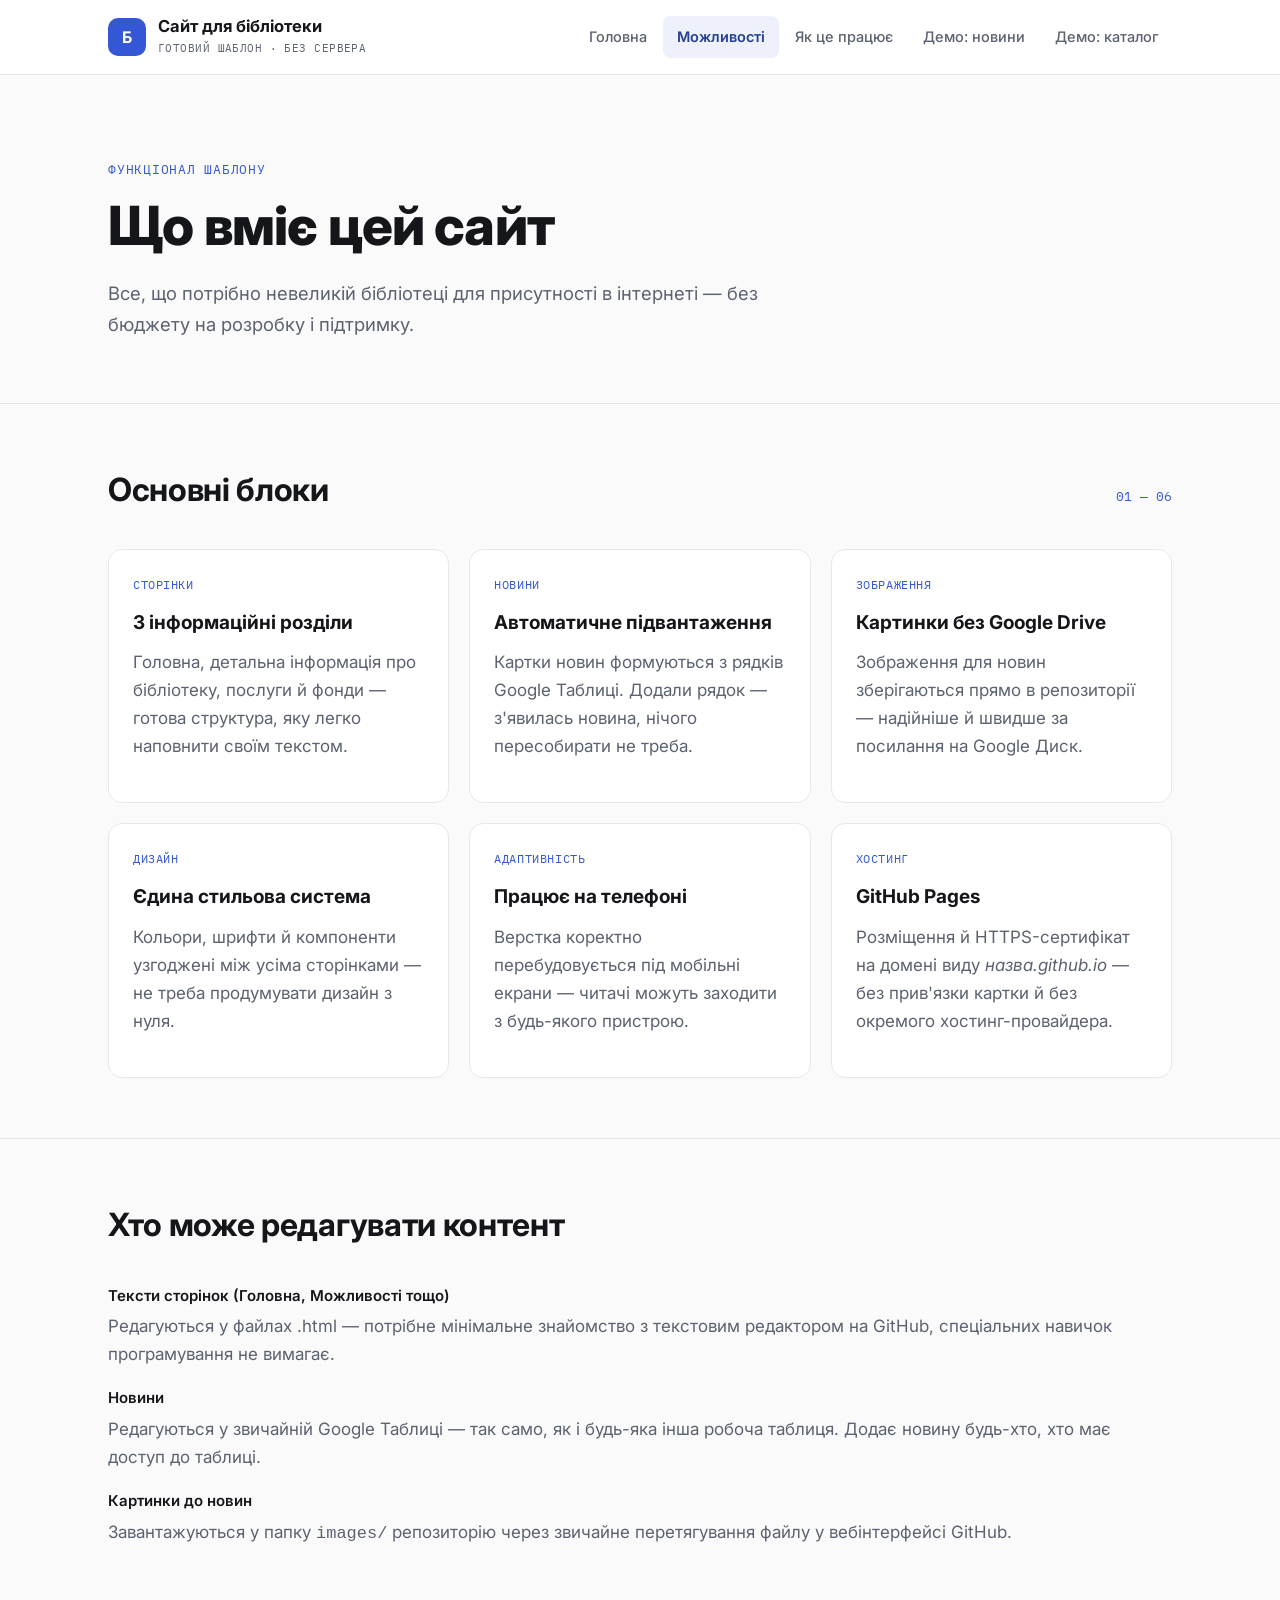
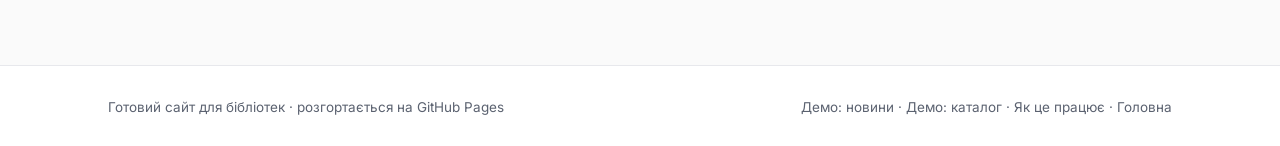
==== commit cd858256: "Update features.html" ====
--- a/features.html
+++ b/features.html
@@ -25,6 +25,7 @@
       <a href="features.html" class="active">Можливості</a>
       <a href="how-it-works.html">Як це працює</a>
       <a href="news.html">Демо: новини</a>
+      <a href="catalog.html">Демо: каталог</a>
     </nav>
   </div>
 </header>
@@ -97,7 +98,7 @@
 <footer class="site-footer">
   <div class="wrap">
     <span>Готовий сайт для бібліотек · розгортається на GitHub Pages</span>
-    <span><a href="news.html">Демо: новини</a> · <a href="how-it-works.html">Як це працює</a> · <a href="index.html">Головна</a></span>
+    <span><a href="news.html">Демо: новини</a> · <a href="catalog.html">Демо: каталог</a> · <a href="how-it-works.html">Як це працює</a> · <a href="index.html">Головна</a></span>
   </div>
 </footer>
 
